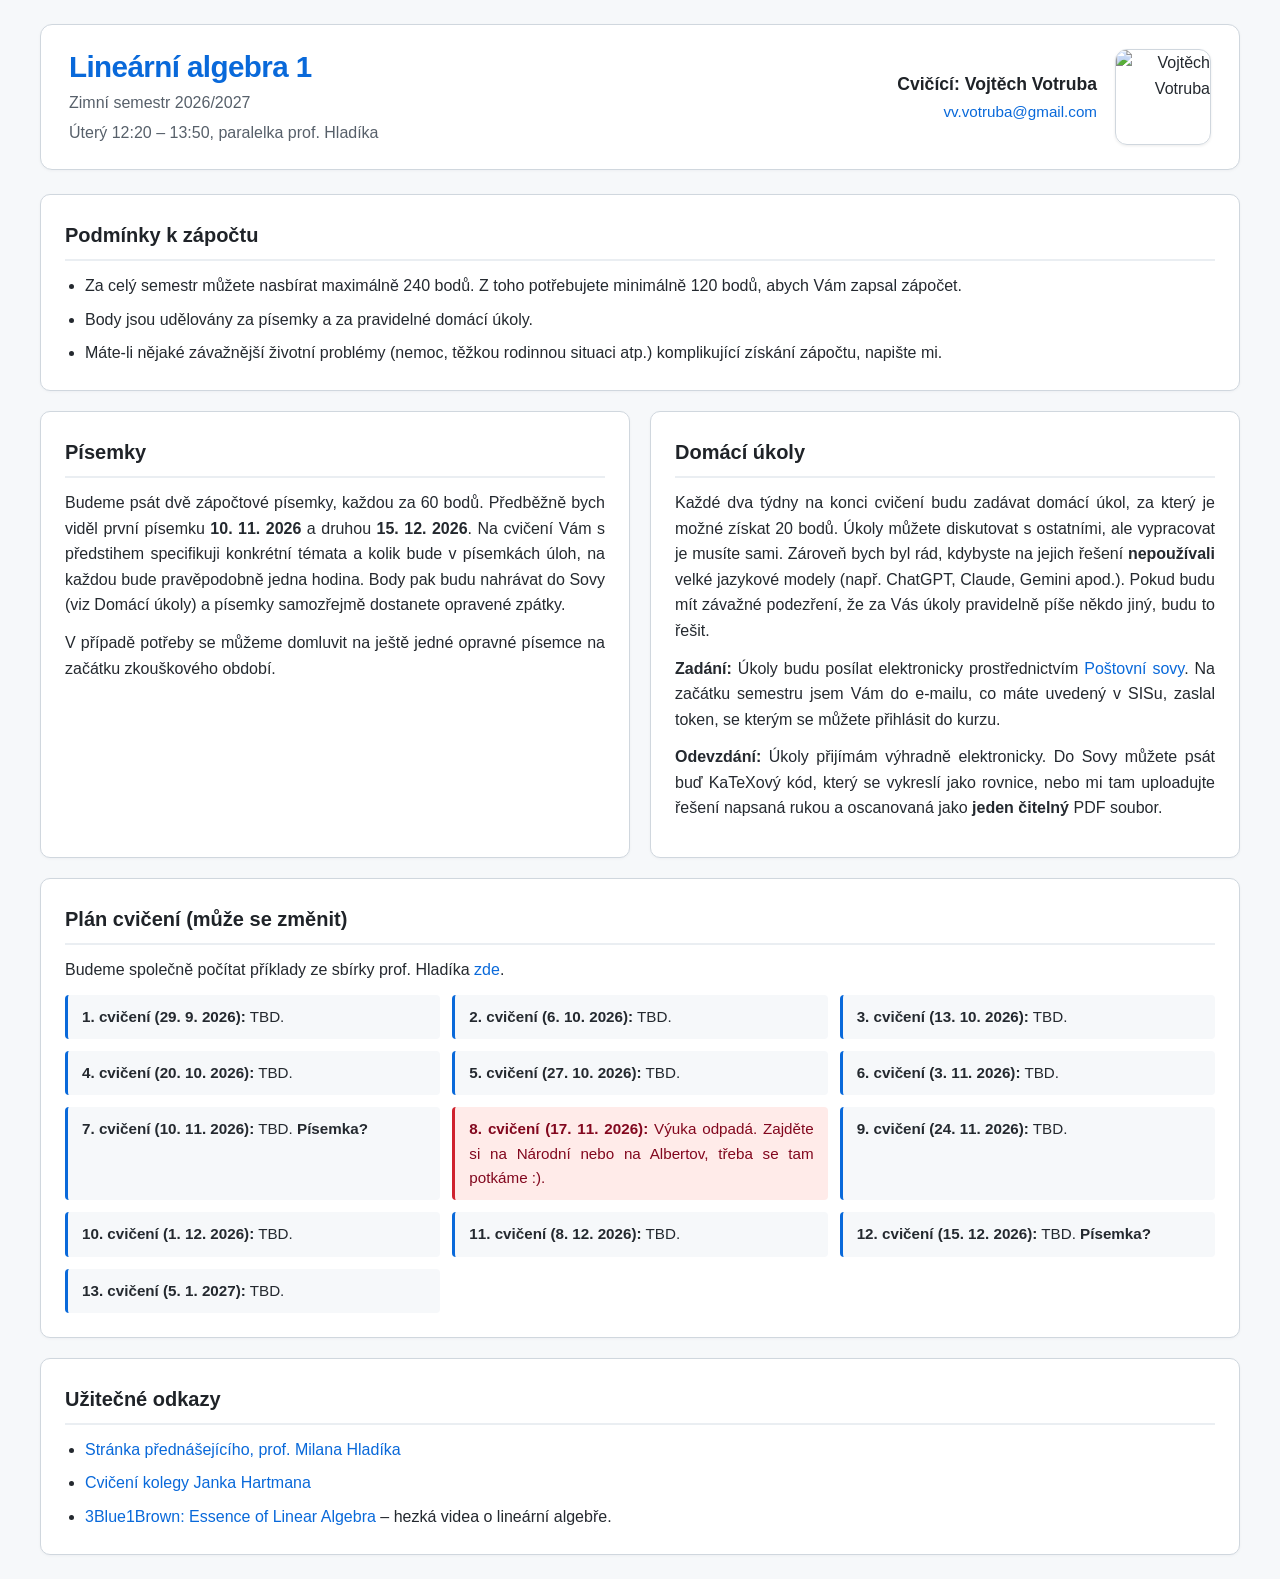
==== index.html @ 136f933c "remove photo etc" ====
<!DOCTYPE html>
<html lang="cs">
<head>
  <meta charset="UTF-8">
  <meta name="viewport" content="width=device-width, initial-scale=1.0">
  <title>LA 1 (2026/2027)</title>
  <link rel="stylesheet" href="public/style.css">
</head>
<body>

  <div class="page-container">
    
    <header class="page-header">
      <div class="header-title">
        <h1>Lineární algebra 1</h1>
        <p class="semester-tag">Zimní semestr 2026/2027</p>
        <p class="semester-tag">Úterý 12:20 – 13:50, paralelka prof. Hladíka</p>
      </div>

      <div class="header-profile">
        <div class="profile-details">
          <span class="instructor-name">Cvičící: Vojtěch Votruba</span>
          <a href="mailto:vv.votruba@gmail.com" class="instructor-mail">vv.votruba@gmail.com</a>
        </div>
        <img src="public/ja.jpg" alt="Vojtěch Votruba" class="profile-photo">
      </div>
    </header>

    <main class="content-grid">

      <section class="card span-full">
        <h2>Podmínky k zápočtu</h2>
        <ul>
          <li>Za celý semestr můžete nasbírat maximálně 240 bodů. Z toho potřebujete minimálně 120 bodů, abych Vám zapsal zápočet.</li>
          <li>Body jsou udělovány za písemky a za pravidelné domácí úkoly.</li>
          <li>Máte-li nějaké závažnější životní problémy (nemoc, těžkou rodinnou situaci atp.) komplikující získání zápočtu, napište mi.</li>
        </ul>
      </section>

      <section class="card">
        <h2>Písemky</h2>
        <p>Budeme psát dvě zápočtové písemky, každou za 60 bodů. Předběžně bych viděl první písemku <strong>10. 11. 2026</strong> a druhou <strong>15. 12. 2026</strong>. Na cvičení Vám s předstihem specifikuji konkrétní témata a kolik bude v písemkách úloh, na každou bude pravěpodobně jedna hodina. Body pak budu nahrávat do Sovy (viz Domácí úkoly) a písemky samozřejmě dostanete opravené zpátky.</p>
        <p>V případě potřeby se můžeme domluvit na ještě jedné opravné písemce na začátku zkouškového období.</p>
      </section>

      <section class="card">
        <h2>Domácí úkoly</h2>
        <p>Každé dva týdny na konci cvičení budu zadávat domácí úkol, za který je možné získat 20 bodů. Úkoly můžete diskutovat s ostatními, ale vypracovat je musíte sami. Zároveň bych byl rád, kdybyste na jejich řešení <strong>nepoužívali</strong> velké jazykové modely (např. ChatGPT, Claude, Gemini apod.). Pokud budu mít závažné podezření, že za Vás úkoly pravidelně píše někdo jiný, budu to řešit.</p>
        <p><strong>Zadání:</strong> Úkoly budu posílat elektronicky prostřednictvím <a href="https://owl.mff.cuni.cz/" target="_blank" rel="noopener">Poštovní sovy</a>. Na začátku semestru jsem Vám do e-mailu, co máte uvedený v SISu, zaslal token, se kterým se můžete přihlásit do kurzu.</p>
        <p><strong>Odevzdání:</strong> Úkoly přijímám výhradně elektronicky. Do Sovy můžete psát buď KaTeXový kód, který se vykreslí jako rovnice, nebo mi tam uploadujte řešení napsaná rukou a oscanovaná jako <strong>jeden čitelný</strong> PDF soubor.</p>
      </section>

      <section class="card span-full">
        <h2>Plán cvičení (může se změnit)</h2>
        <p>Budeme společně počítat příklady ze sbírky prof. Hladíka <a href="https://kam.mff.cuni.cz/~hladik/LA1/cv_la_zadani.pdf" target="_blank" rel="noopener">zde</a>.</p>
        <div class="syllabus-list">
          <div class="syllabus-item">
            <strong>1. cvičení (29. 9. 2026):</strong> TBD.
          </div>
          <div class="syllabus-item">
            <strong>2. cvičení (6. 10. 2026):</strong> TBD.
          </div>
          <div class="syllabus-item">
            <strong>3. cvičení (13. 10. 2026):</strong> TBD.
          </div>
          <div class="syllabus-item">
            <strong>4. cvičení (20. 10. 2026):</strong> TBD.
          </div>
          <div class="syllabus-item">
            <strong>5. cvičení (27. 10. 2026):</strong> TBD.
          </div>
          <div class="syllabus-item">
            <strong>6. cvičení (3. 11. 2026):</strong> TBD.
          </div>
          <div class="syllabus-item">
            <strong>7. cvičení (10. 11. 2026):</strong> TBD. <strong>Písemka?</strong>
          </div>
          <div class="syllabus-item syllabus-holiday">
            <strong>8. cvičení (17. 11. 2026):</strong> Výuka odpadá. Zajděte si na Národní nebo na Albertov, třeba se tam potkáme :).
          </div>
          <div class="syllabus-item">
            <strong>9. cvičení (24. 11. 2026):</strong> TBD.
          </div>
          <div class="syllabus-item">
            <strong>10. cvičení (1. 12. 2026):</strong> TBD.
          </div>
          <div class="syllabus-item">
            <strong>11. cvičení (8. 12. 2026):</strong> TBD.
          </div>
          <div class="syllabus-item">
            <strong>12. cvičení (15. 12. 2026):</strong> TBD. <strong>Písemka?</strong>
          </div>
          <div class="syllabus-item">
            <strong>13. cvičení (5. 1. 2027):</strong> TBD.
          </div>
        </div>
      </section>

      <section class="card span-full" id="odkazy">
        <h2>Užitečné odkazy</h2>
        <ul class="links-list">
          <li><a href="https://kam.mff.cuni.cz/~hladik/LA/" target="_blank" rel="noopener">Stránka přednášejícího, prof. Milana Hladíka</a></li>
          <li><a href="https://kam.mff.cuni.cz/~hartmaj/teaching/2627/la1/about.html" target="_blank" rel="noopener">Cvičení kolegy Janka Hartmana</a></li>
          <li><a href="https://www.youtube.com/playlist?list=PLZHQObOWTQDPD3MizzM2xVFitgF8hE_ab" target="_blank" rel="noopener">3Blue1Brown: Essence of Linear Algebra</a> – hezká videa o lineární algebře.</li>
        </ul>
      </section>

    </main>

  </div>

</body>
</html>
---- public/style.css ----
/* Reset */
*, *::before, *::after {
box-sizing: border-box;
margin: 0;
padding: 0;
}

body {
font-family: -apple-system, BlinkMacSystemFont, "Segoe UI", Roboto, "Helvetica Neue", Arial, sans-serif;
line-height: 1.6;
color: #24292f;
background-color: #f6f8fa;
padding: 24px 20px;
}

/* Page container */
.page-container {
max-width: 1200px;
margin: 0 auto;
}

/* Header */
.page-header {
display: flex;
justify-content: space-between;
align-items: center;
gap: 20px;
padding: 24px 28px;
background: #ffffff;
border: 1px solid #d0d7de;
border-radius: 12px;
margin-bottom: 24px;
box-shadow: 0 1px 3px rgba(31, 35, 40, 0.04);
}

.header-title h1 {
font-size: 1.85rem;
font-weight: 700;
color: #0969da;
letter-spacing: -0.02em;
line-height: 1.25;
}

.semester-tag {
color: #57606a;
font-size: 1rem;
margin-top: 4px;
}

.header-profile {
display: flex;
align-items: center;
gap: 18px;
text-align: right;
flex-shrink: 0;
}

.profile-details {
display: flex;
flex-direction: column;
}

.instructor-name {
font-weight: 600;
font-size: 1.1rem;
color: #1f2328;
}

.instructor-mail {
color: #0969da;
text-decoration: none;
font-size: 0.95rem;
margin-top: 2px;
}

.instructor-mail:hover {
text-decoration: underline;
}

.profile-photo {
width: 96px;
height: 96px;
border-radius: 12px;
object-fit: cover;
border: 1px solid #d0d7de;
box-shadow: 0 1px 3px rgba(0, 0, 0, 0.08);
}

/* Content grid */
.content-grid {
display: grid;
grid-template-columns: repeat(2, 1fr);
gap: 20px;
}

/* Card */
.card {
background: #ffffff;
border: 1px solid #d0d7de;
border-radius: 10px;
padding: 24px;
box-shadow: 0 1px 3px rgba(31, 35, 40, 0.04);
text-align: justify;
hyphens: auto;
}

.card h2 {
font-size: 1.25rem;
color: #1f2328;
margin-bottom: 12px;
border-bottom: 2px solid #eaeef2;
padding-bottom: 8px;
text-align: left;
}

.card p {
margin-bottom: 12px;
}

.card ul, .card ol {
padding-left: 20px;
display: flex;
flex-direction: column;
gap: 8px;
}

.card a {
color: #0969da;
text-decoration: none;
}

.card a:hover {
text-decoration: underline;
}

.span-full {
grid-column: 1 / -1;
}

/* Syllabus */
.syllabus-list {
  display: grid;
  grid-template-columns: repeat(auto-fit, minmax(320px, 1fr));
  gap: 12px;
}

.syllabus-item {
padding: 10px 14px;
background-color: #f6f8fa;
border-left: 3px solid #0969da;
border-radius: 4px;
font-size: 0.95rem;
text-align: justify;
hyphens: auto;
}

.syllabus-item.syllabus-holiday {
  border-left-color: #cf222e;
  background-color: #ffebe9;
  color: #82071e;
}

/* Responsive */
@media (max-width: 760px) {
.page-header {
flex-direction: column;
align-items: flex-start;
}

.header-profile {
text-align: left;
flex-direction: row-reverse;
justify-content: flex-end;
}

.content-grid {
grid-template-columns: 1fr;
}
}
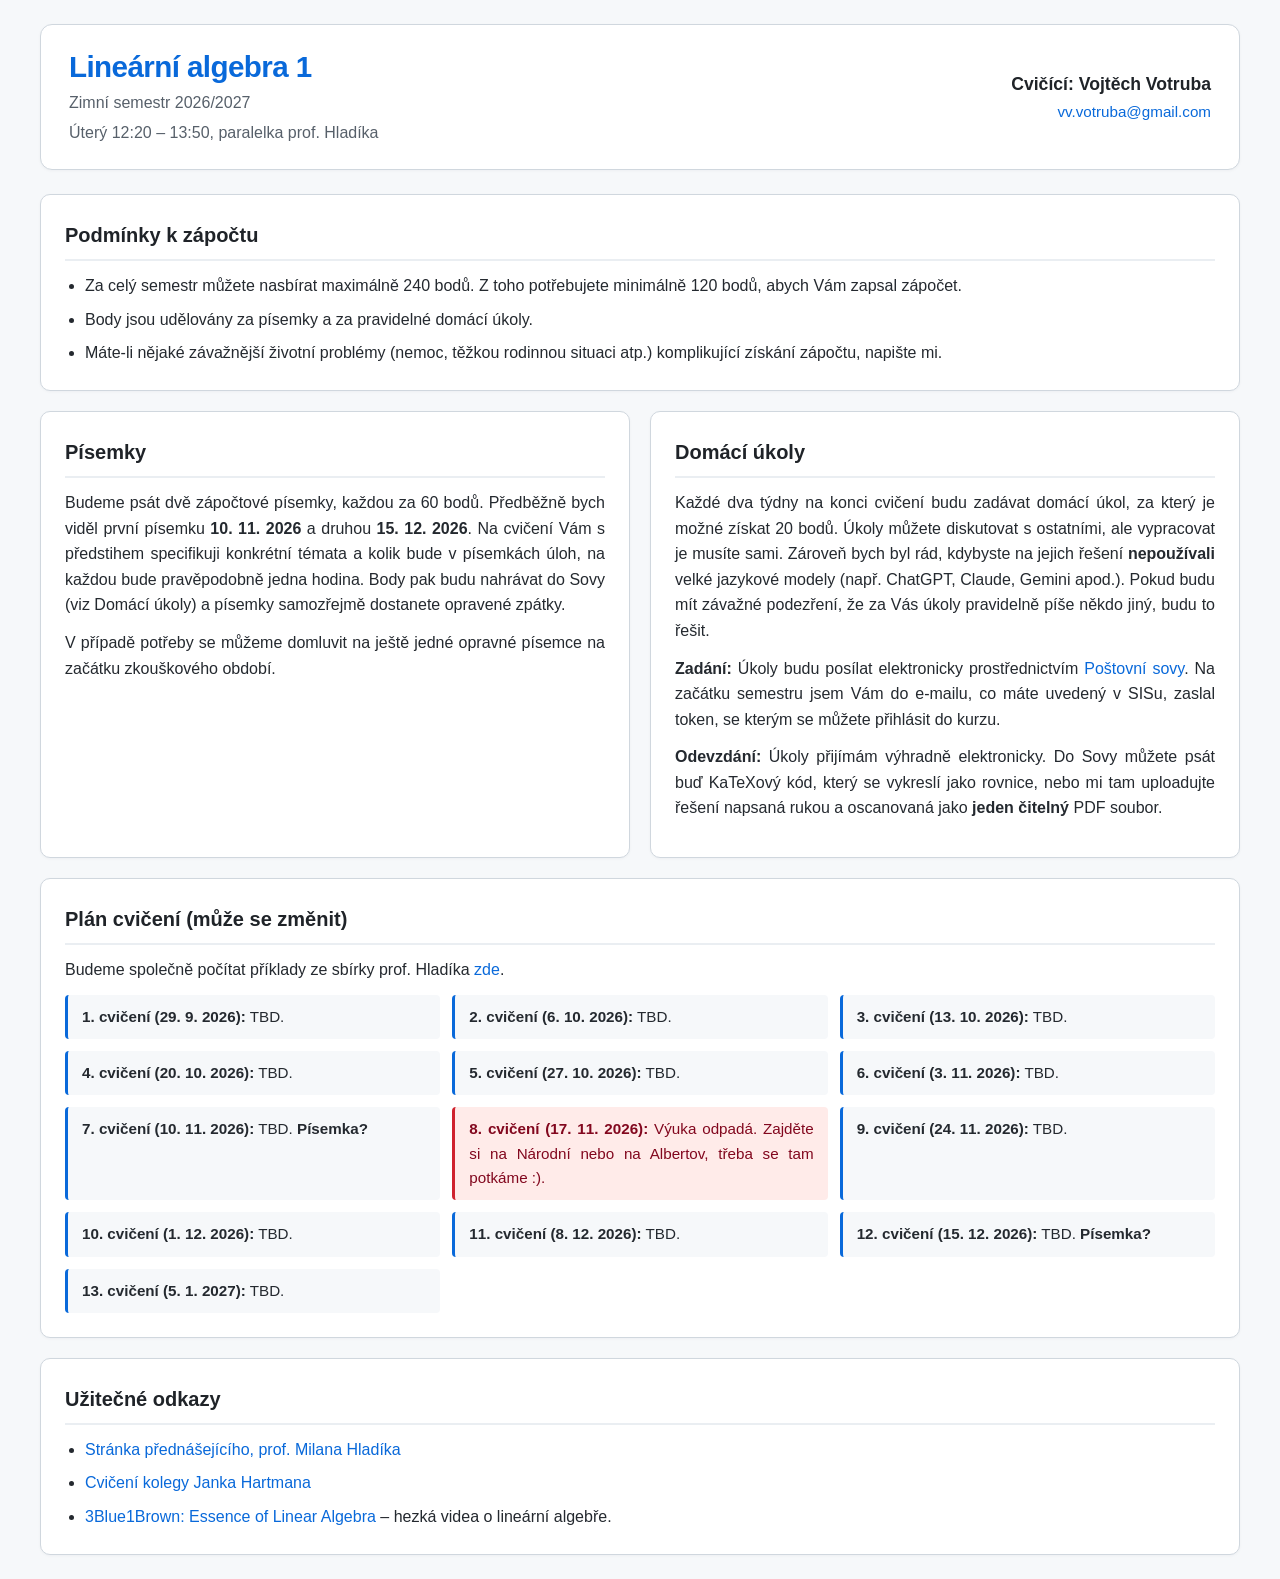
==== commit f17e7f0f: "aaa" ====
--- a/index.html
+++ b/index.html
@@ -22,7 +22,6 @@
           <span class="instructor-name">Cvičící: Vojtěch Votruba</span>
           <a href="mailto:vv.votruba@gmail.com" class="instructor-mail">vv.votruba@gmail.com</a>
         </div>
-        <img src="public/ja.jpg" alt="Vojtěch Votruba" class="profile-photo">
       </div>
     </header>
 
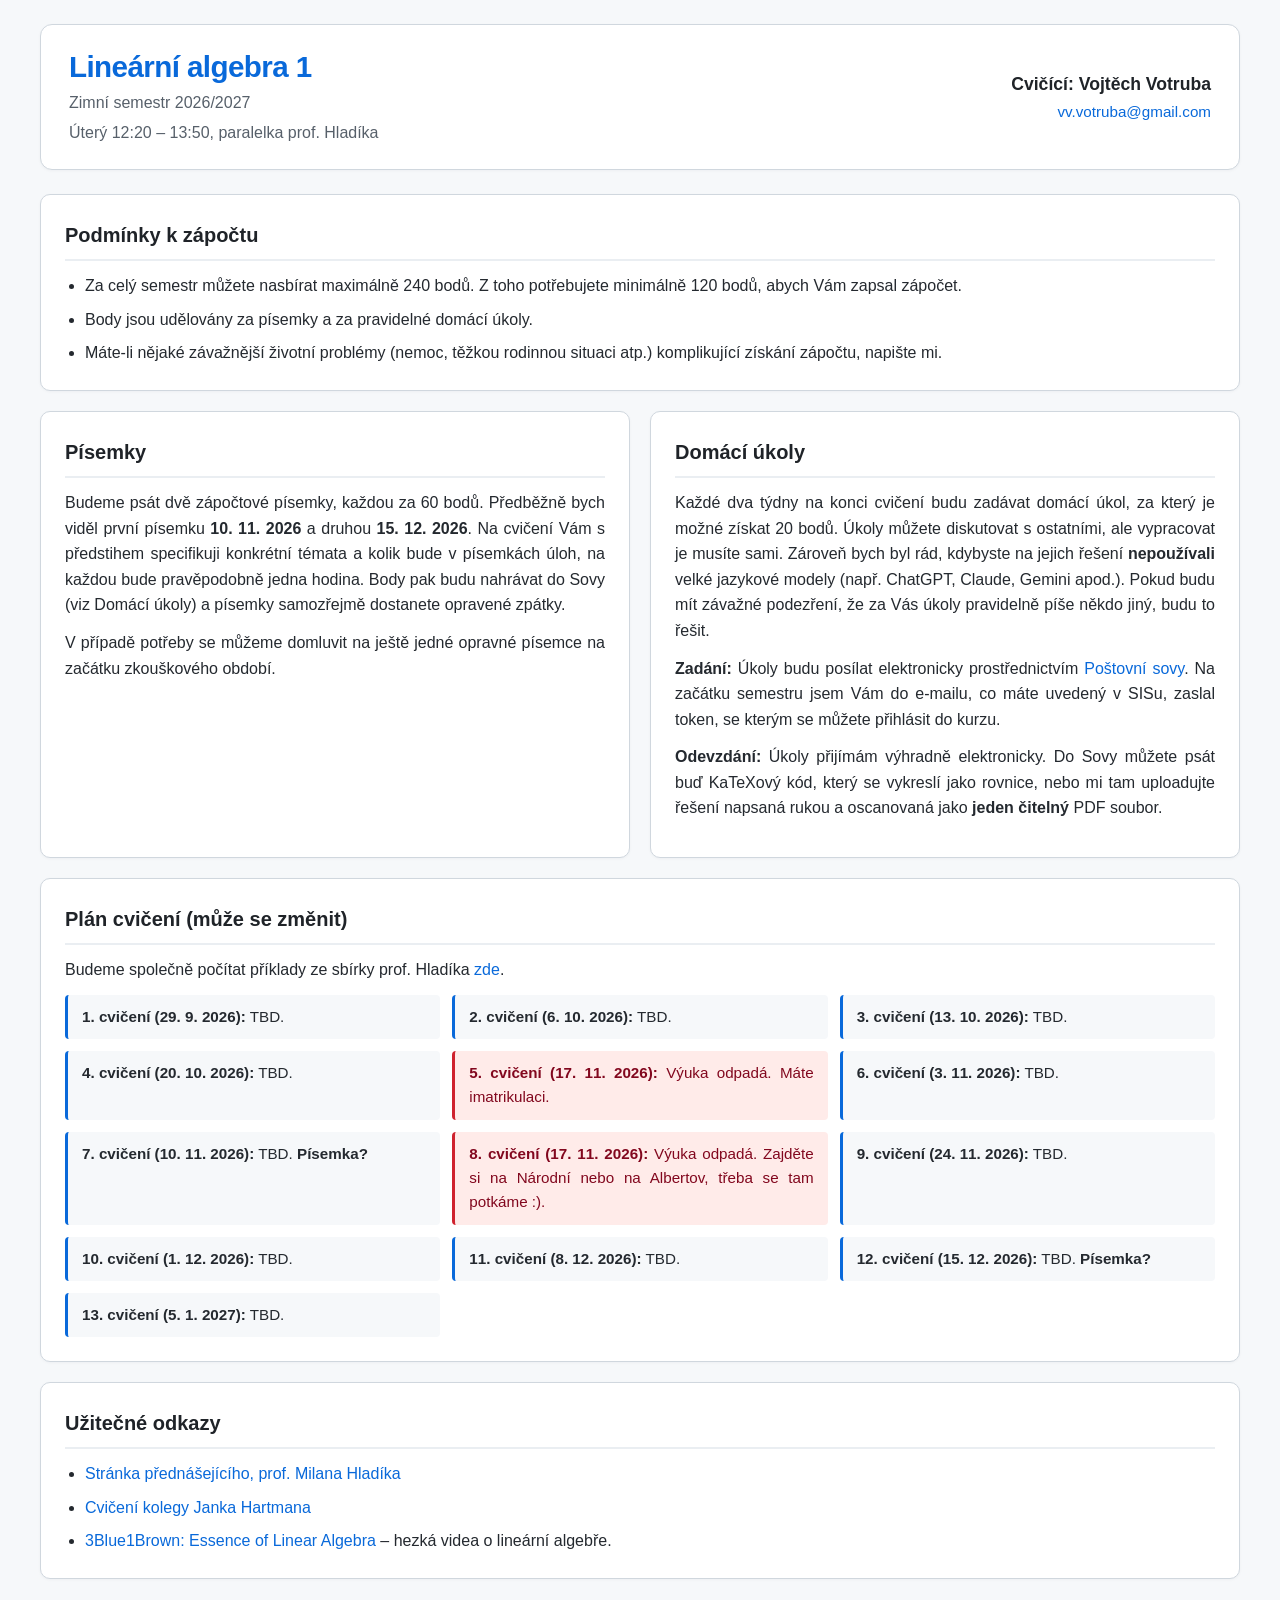
==== commit 501b24e4: "vyuka odpada" ====
--- a/index.html
+++ b/index.html
@@ -65,8 +65,8 @@
           <div class="syllabus-item">
             <strong>4. cvičení (20. 10. 2026):</strong> TBD.
           </div>
-          <div class="syllabus-item">
-            <strong>5. cvičení (27. 10. 2026):</strong> TBD.
+          <div class="syllabus-item syllabus-holiday">
+            <strong>5. cvičení (17. 11. 2026):</strong> Výuka odpadá. Máte imatrikulaci.
           </div>
           <div class="syllabus-item">
             <strong>6. cvičení (3. 11. 2026):</strong> TBD.
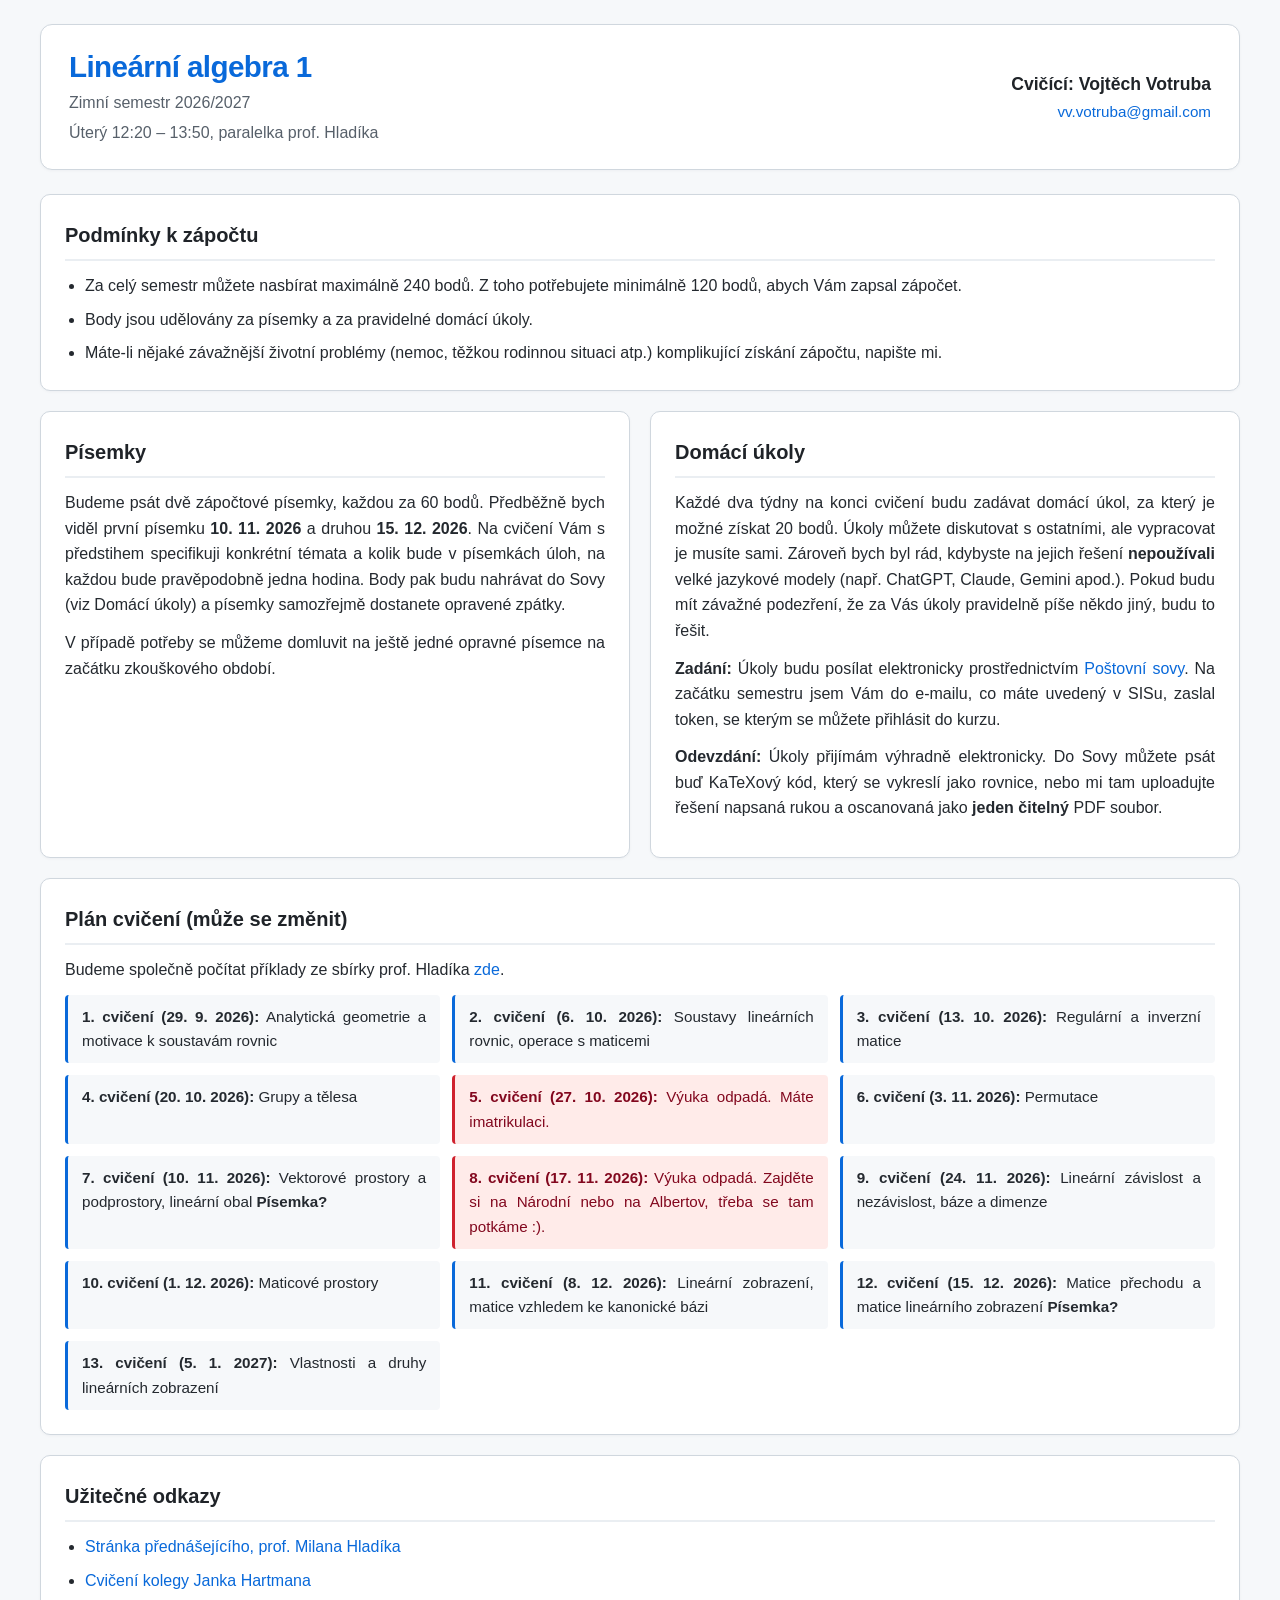
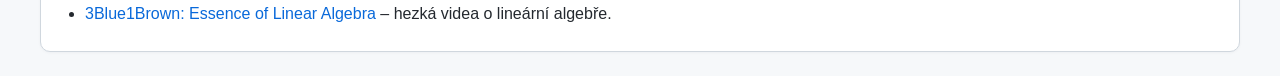
==== commit 20dda302: "Add topics and favicon" ====
--- a/index.html
+++ b/index.html
@@ -4,6 +4,7 @@
   <meta charset="UTF-8">
   <meta name="viewport" content="width=device-width, initial-scale=1.0">
   <title>LA 1 (2026/2027)</title>
+  <link rel="icon" type="image/x-icon" href="/public/favicon.ico">
   <link rel="stylesheet" href="public/style.css">
 </head>
 <body>
@@ -54,43 +55,43 @@
         <p>Budeme společně počítat příklady ze sbírky prof. Hladíka <a href="https://kam.mff.cuni.cz/~hladik/LA1/cv_la_zadani.pdf" target="_blank" rel="noopener">zde</a>.</p>
         <div class="syllabus-list">
           <div class="syllabus-item">
-            <strong>1. cvičení (29. 9. 2026):</strong> TBD.
+            <strong>1. cvičení (29. 9. 2026):</strong> Analytická geometrie a motivace k soustavám rovnic
           </div>
           <div class="syllabus-item">
-            <strong>2. cvičení (6. 10. 2026):</strong> TBD.
+            <strong>2. cvičení (6. 10. 2026):</strong> Soustavy lineárních rovnic, operace s maticemi
           </div>
           <div class="syllabus-item">
-            <strong>3. cvičení (13. 10. 2026):</strong> TBD.
+            <strong>3. cvičení (13. 10. 2026):</strong> Regulární a inverzní matice
           </div>
           <div class="syllabus-item">
-            <strong>4. cvičení (20. 10. 2026):</strong> TBD.
+            <strong>4. cvičení (20. 10. 2026):</strong> Grupy a tělesa
           </div>
           <div class="syllabus-item syllabus-holiday">
-            <strong>5. cvičení (17. 11. 2026):</strong> Výuka odpadá. Máte imatrikulaci.
+            <strong>5. cvičení (27. 10. 2026):</strong> Výuka odpadá. Máte imatrikulaci.
           </div>
           <div class="syllabus-item">
-            <strong>6. cvičení (3. 11. 2026):</strong> TBD.
+            <strong>6. cvičení (3. 11. 2026):</strong> Permutace
           </div>
           <div class="syllabus-item">
-            <strong>7. cvičení (10. 11. 2026):</strong> TBD. <strong>Písemka?</strong>
+            <strong>7. cvičení (10. 11. 2026):</strong> Vektorové prostory a podprostory, lineární obal <strong>Písemka?</strong>
           </div>
           <div class="syllabus-item syllabus-holiday">
             <strong>8. cvičení (17. 11. 2026):</strong> Výuka odpadá. Zajděte si na Národní nebo na Albertov, třeba se tam potkáme :).
           </div>
           <div class="syllabus-item">
-            <strong>9. cvičení (24. 11. 2026):</strong> TBD.
+            <strong>9. cvičení (24. 11. 2026):</strong>  Lineární závislost a nezávislost, báze a dimenze
           </div>
           <div class="syllabus-item">
-            <strong>10. cvičení (1. 12. 2026):</strong> TBD.
+            <strong>10. cvičení (1. 12. 2026):</strong> Maticové prostory
           </div>
           <div class="syllabus-item">
-            <strong>11. cvičení (8. 12. 2026):</strong> TBD.
+            <strong>11. cvičení (8. 12. 2026):</strong> Lineární zobrazení, matice vzhledem ke kanonické bázi
           </div>
           <div class="syllabus-item">
-            <strong>12. cvičení (15. 12. 2026):</strong> TBD. <strong>Písemka?</strong>
+            <strong>12. cvičení (15. 12. 2026):</strong> Matice přechodu a matice lineárního zobrazení <strong>Písemka?</strong>
           </div>
           <div class="syllabus-item">
-            <strong>13. cvičení (5. 1. 2027):</strong> TBD.
+            <strong>13. cvičení (5. 1. 2027):</strong> Vlastnosti a druhy lineárních zobrazení
           </div>
         </div>
       </section>
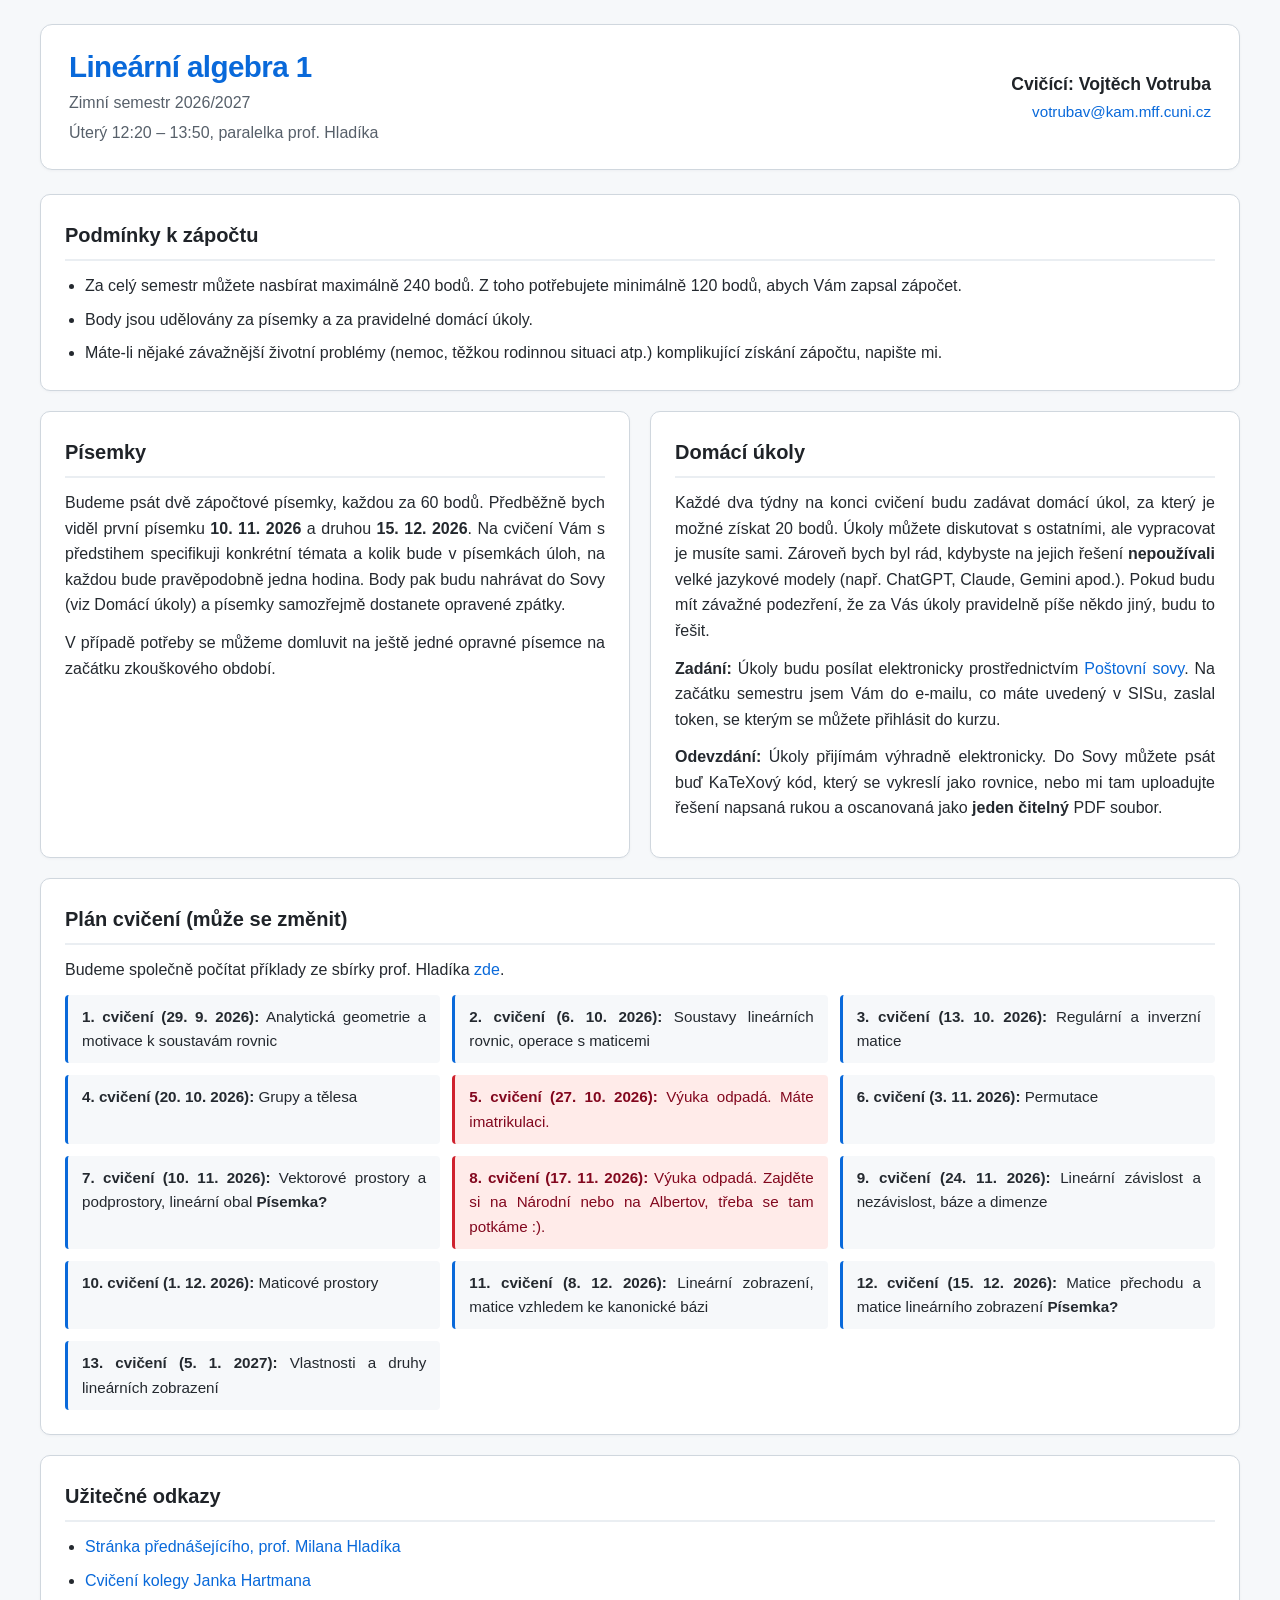
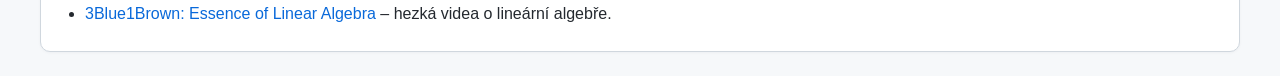
==== commit 349f04be: "change email address" ====
--- a/index.html
+++ b/index.html
@@ -4,7 +4,7 @@
   <meta charset="UTF-8">
   <meta name="viewport" content="width=device-width, initial-scale=1.0">
   <title>LA 1 (2026/2027)</title>
-  <link rel="icon" type="image/x-icon" href="/public/favicon.ico">
+  <link rel="icon" type="image/x-icon" href="public/favicon.ico">
   <link rel="stylesheet" href="public/style.css">
 </head>
 <body>
@@ -21,7 +21,7 @@
       <div class="header-profile">
         <div class="profile-details">
           <span class="instructor-name">Cvičící: Vojtěch Votruba</span>
-          <a href="mailto:vv.votruba@gmail.com" class="instructor-mail">vv.votruba@gmail.com</a>
+          <a href="mailto:vv.votruba@gmail.com" class="instructor-mail">votrubav@kam.mff.cuni.cz</a>
         </div>
       </div>
     </header>
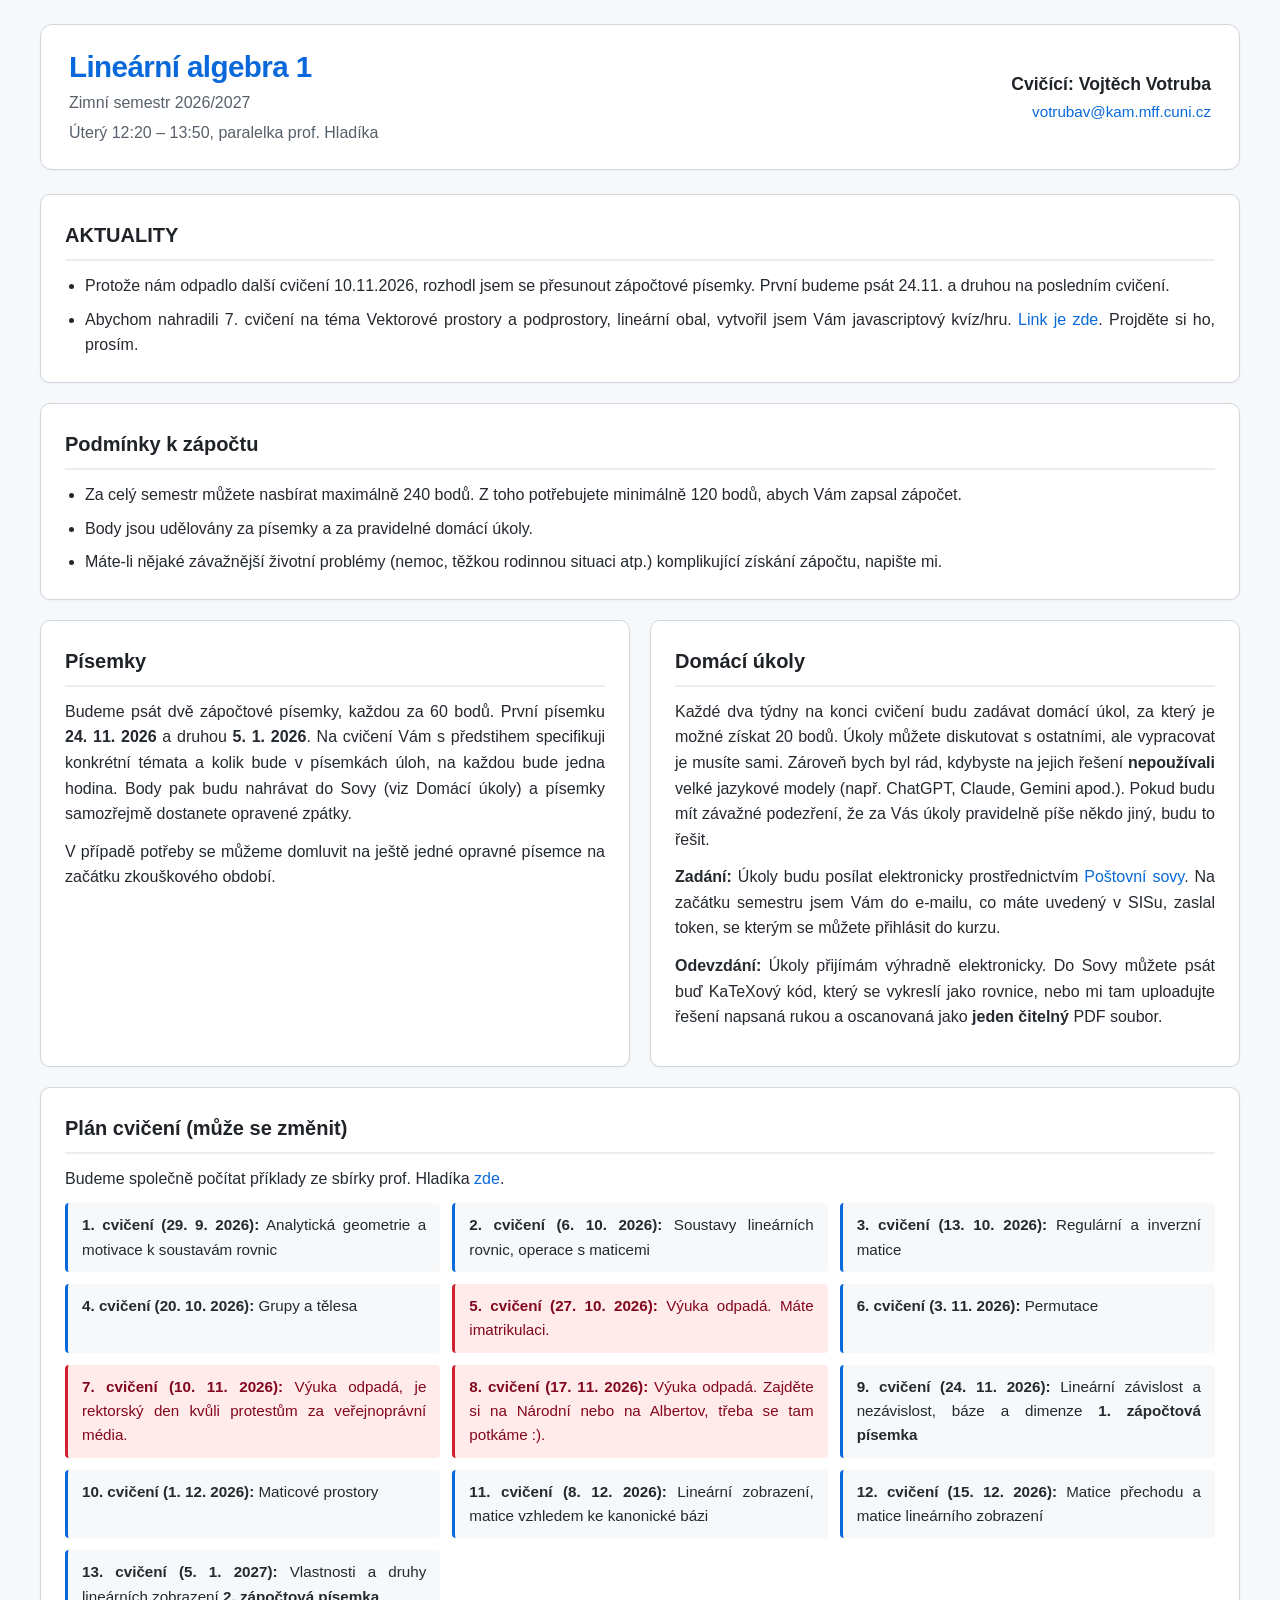
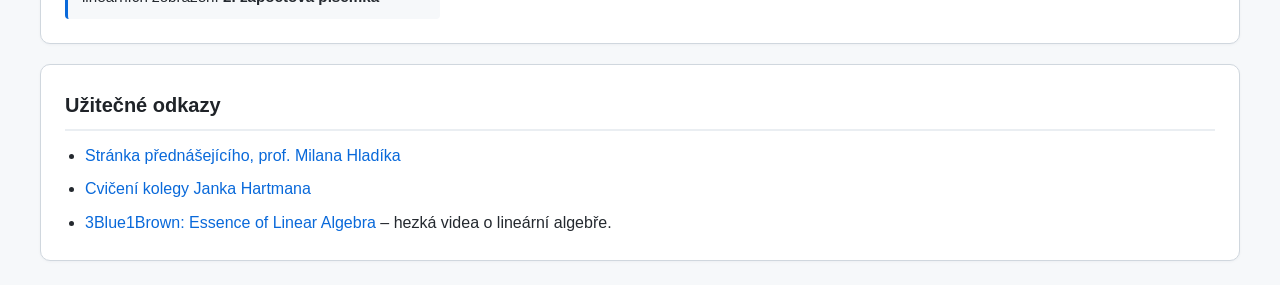
==== commit 571b86f5: "Add quiz" ====
--- a/index.html
+++ b/index.html
@@ -21,12 +21,20 @@
       <div class="header-profile">
         <div class="profile-details">
           <span class="instructor-name">Cvičící: Vojtěch Votruba</span>
-          <a href="mailto:vv.votruba@gmail.com" class="instructor-mail">votrubav@kam.mff.cuni.cz</a>
+          <a href="mailto:votrubav@kam.mff.cuni.cz" class="instructor-mail">votrubav@kam.mff.cuni.cz</a>
         </div>
       </div>
     </header>
 
     <main class="content-grid">
+
+      <section class="card span-full">
+        <h2>AKTUALITY</h2>
+        <ul>
+          <li>Protože nám odpadlo další cvičení 10.11.2026, rozhodl jsem se přesunout zápočtové písemky. První budeme psát 24.11. a druhou na posledním cvičení.</li>
+          <li>Abychom nahradili 7. cvičení na téma Vektorové prostory a podprostory, lineární obal, vytvořil jsem Vám javascriptový kvíz/hru. <a href="/hra.html">Link je zde</a>. Projděte si ho, prosím.</li>
+        </ul>
+      </section>
 
       <section class="card span-full">
         <h2>Podmínky k zápočtu</h2>
@@ -39,7 +47,7 @@
 
       <section class="card">
         <h2>Písemky</h2>
-        <p>Budeme psát dvě zápočtové písemky, každou za 60 bodů. Předběžně bych viděl první písemku <strong>10. 11. 2026</strong> a druhou <strong>15. 12. 2026</strong>. Na cvičení Vám s předstihem specifikuji konkrétní témata a kolik bude v písemkách úloh, na každou bude pravěpodobně jedna hodina. Body pak budu nahrávat do Sovy (viz Domácí úkoly) a písemky samozřejmě dostanete opravené zpátky.</p>
+        <p>Budeme psát dvě zápočtové písemky, každou za 60 bodů. První písemku <strong>24. 11. 2026</strong> a druhou <strong>5. 1. 2026</strong>. Na cvičení Vám s předstihem specifikuji konkrétní témata a kolik bude v písemkách úloh, na každou bude jedna hodina. Body pak budu nahrávat do Sovy (viz Domácí úkoly) a písemky samozřejmě dostanete opravené zpátky.</p>
         <p>V případě potřeby se můžeme domluvit na ještě jedné opravné písemce na začátku zkouškového období.</p>
       </section>
 
@@ -72,14 +80,14 @@
           <div class="syllabus-item">
             <strong>6. cvičení (3. 11. 2026):</strong> Permutace
           </div>
-          <div class="syllabus-item">
-            <strong>7. cvičení (10. 11. 2026):</strong> Vektorové prostory a podprostory, lineární obal <strong>Písemka?</strong>
+          <div class="syllabus-item syllabus-holiday">
+            <strong>7. cvičení (10. 11. 2026):</strong> Výuka odpadá, je rektorský den kvůli protestům za veřejnoprávní média.
           </div>
           <div class="syllabus-item syllabus-holiday">
             <strong>8. cvičení (17. 11. 2026):</strong> Výuka odpadá. Zajděte si na Národní nebo na Albertov, třeba se tam potkáme :).
           </div>
           <div class="syllabus-item">
-            <strong>9. cvičení (24. 11. 2026):</strong>  Lineární závislost a nezávislost, báze a dimenze
+            <strong>9. cvičení (24. 11. 2026):</strong>  Lineární závislost a nezávislost, báze a dimenze <strong>1. zápočtová písemka</strong>
           </div>
           <div class="syllabus-item">
             <strong>10. cvičení (1. 12. 2026):</strong> Maticové prostory
@@ -88,10 +96,10 @@
             <strong>11. cvičení (8. 12. 2026):</strong> Lineární zobrazení, matice vzhledem ke kanonické bázi
           </div>
           <div class="syllabus-item">
-            <strong>12. cvičení (15. 12. 2026):</strong> Matice přechodu a matice lineárního zobrazení <strong>Písemka?</strong>
+            <strong>12. cvičení (15. 12. 2026):</strong> Matice přechodu a matice lineárního zobrazení 
           </div>
           <div class="syllabus-item">
-            <strong>13. cvičení (5. 1. 2027):</strong> Vlastnosti a druhy lineárních zobrazení
+            <strong>13. cvičení (5. 1. 2027):</strong> Vlastnosti a druhy lineárních zobrazení <strong>2. zápočtová písemka</strong>
           </div>
         </div>
       </section>
